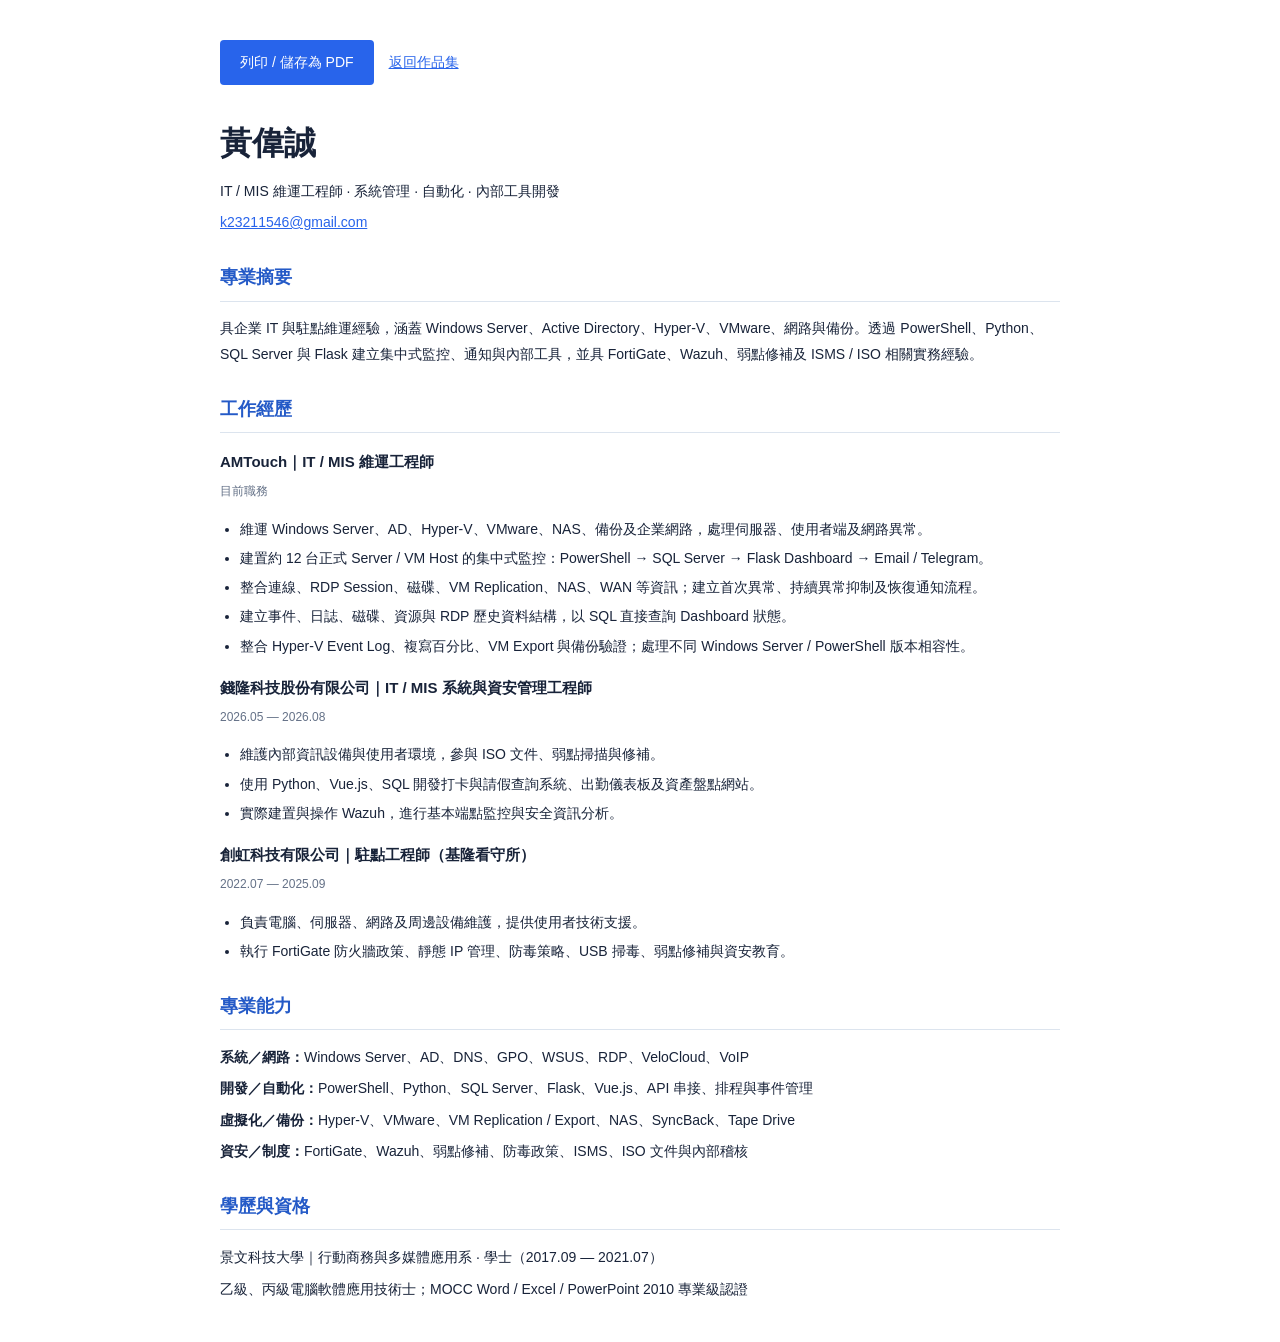
==== resume.html @ 7c58f710 "Publish redesigned IT portfolio and printable resume" ====
<!DOCTYPE html><html lang="zh-Hant"><head><meta charset="UTF-8"><meta name="viewport" content="width=device-width,initial-scale=1"><title>黃偉誠｜專業履歷</title><style>*{box-sizing:border-box}body{font:14px/1.8 'Segoe UI','Microsoft JhengHei',sans-serif;color:#182339;max-width:900px;margin:40px auto;padding:0 30px}h1{font-size:32px;margin:0}h2{font-size:18px;border-bottom:1px solid #dce4ee;padding-bottom:7px;margin-top:26px;color:#245ac7}h3{font-size:15px;margin-bottom:4px}p{margin:6px 0}ul{padding-left:20px}li{margin:4px 0}.toolbar{display:flex;gap:15px;margin-bottom:30px;align-items:center}button{background:#2864eb;border:0;color:white;border-radius:4px;padding:10px 20px;font:inherit;cursor:pointer}a{color:#2864eb}.muted{color:#647187;font-size:12px}.job{break-inside:avoid}@page{size:A4;margin:15mm}@media print{body{max-width:none;margin:0;padding:0;font-size:10pt;line-height:1.6}.toolbar{display:none}h2{margin-top:18px;font-size:13pt}h1{font-size:24pt}a{color:inherit;text-decoration:none}}</style></head><body><div class="toolbar"><button onclick="window.print()">列印 / 儲存為 PDF</button><a href="index.html">返回作品集</a></div><h1>黃偉誠</h1><p>IT / MIS 維運工程師 · 系統管理 · 自動化 · 內部工具開發</p><p><a href="mailto:k23211546@gmail.com">k23211546@gmail.com</a></p><h2>專業摘要</h2><p>具企業 IT 與駐點維運經驗，涵蓋 Windows Server、Active Directory、Hyper-V、VMware、網路與備份。透過 PowerShell、Python、SQL Server 與 Flask 建立集中式監控、通知與內部工具，並具 FortiGate、Wazuh、弱點修補及 ISMS / ISO 相關實務經驗。</p><h2>工作經歷</h2><article class="job"><h3>AMTouch｜IT / MIS 維運工程師</h3><p class="muted">目前職務</p><ul><li>維運 Windows Server、AD、Hyper-V、VMware、NAS、備份及企業網路，處理伺服器、使用者端及網路異常。</li><li>建置約 12 台正式 Server / VM Host 的集中式監控：PowerShell → SQL Server → Flask Dashboard → Email / Telegram。</li><li>整合連線、RDP Session、磁碟、VM Replication、NAS、WAN 等資訊；建立首次異常、持續異常抑制及恢復通知流程。</li><li>建立事件、日誌、磁碟、資源與 RDP 歷史資料結構，以 SQL 直接查詢 Dashboard 狀態。</li><li>整合 Hyper-V Event Log、複寫百分比、VM Export 與備份驗證；處理不同 Windows Server / PowerShell 版本相容性。</li></ul></article><article class="job"><h3>錢隆科技股份有限公司｜IT / MIS 系統與資安管理工程師</h3><p class="muted">2026.05 — 2026.08</p><ul><li>維護內部資訊設備與使用者環境，參與 ISO 文件、弱點掃描與修補。</li><li>使用 Python、Vue.js、SQL 開發打卡與請假查詢系統、出勤儀表板及資產盤點網站。</li><li>實際建置與操作 Wazuh，進行基本端點監控與安全資訊分析。</li></ul></article><article class="job"><h3>創虹科技有限公司｜駐點工程師（基隆看守所）</h3><p class="muted">2022.07 — 2025.09</p><ul><li>負責電腦、伺服器、網路及周邊設備維護，提供使用者技術支援。</li><li>執行 FortiGate 防火牆政策、靜態 IP 管理、防毒策略、USB 掃毒、弱點修補與資安教育。</li></ul></article><h2>專業能力</h2><p><strong>系統／網路：</strong>Windows Server、AD、DNS、GPO、WSUS、RDP、VeloCloud、VoIP</p><p><strong>開發／自動化：</strong>PowerShell、Python、SQL Server、Flask、Vue.js、API 串接、排程與事件管理</p><p><strong>虛擬化／備份：</strong>Hyper-V、VMware、VM Replication / Export、NAS、SyncBack、Tape Drive</p><p><strong>資安／制度：</strong>FortiGate、Wazuh、弱點修補、防毒政策、ISMS、ISO 文件與內部稽核</p><h2>學歷與資格</h2><p>景文科技大學｜行動商務與多媒體應用系 · 學士（2017.09 — 2021.07）</p><p>乙級、丙級電腦軟體應用技術士；MOCC Word / Excel / PowerPoint 2010 專業級認證</p></body></html>
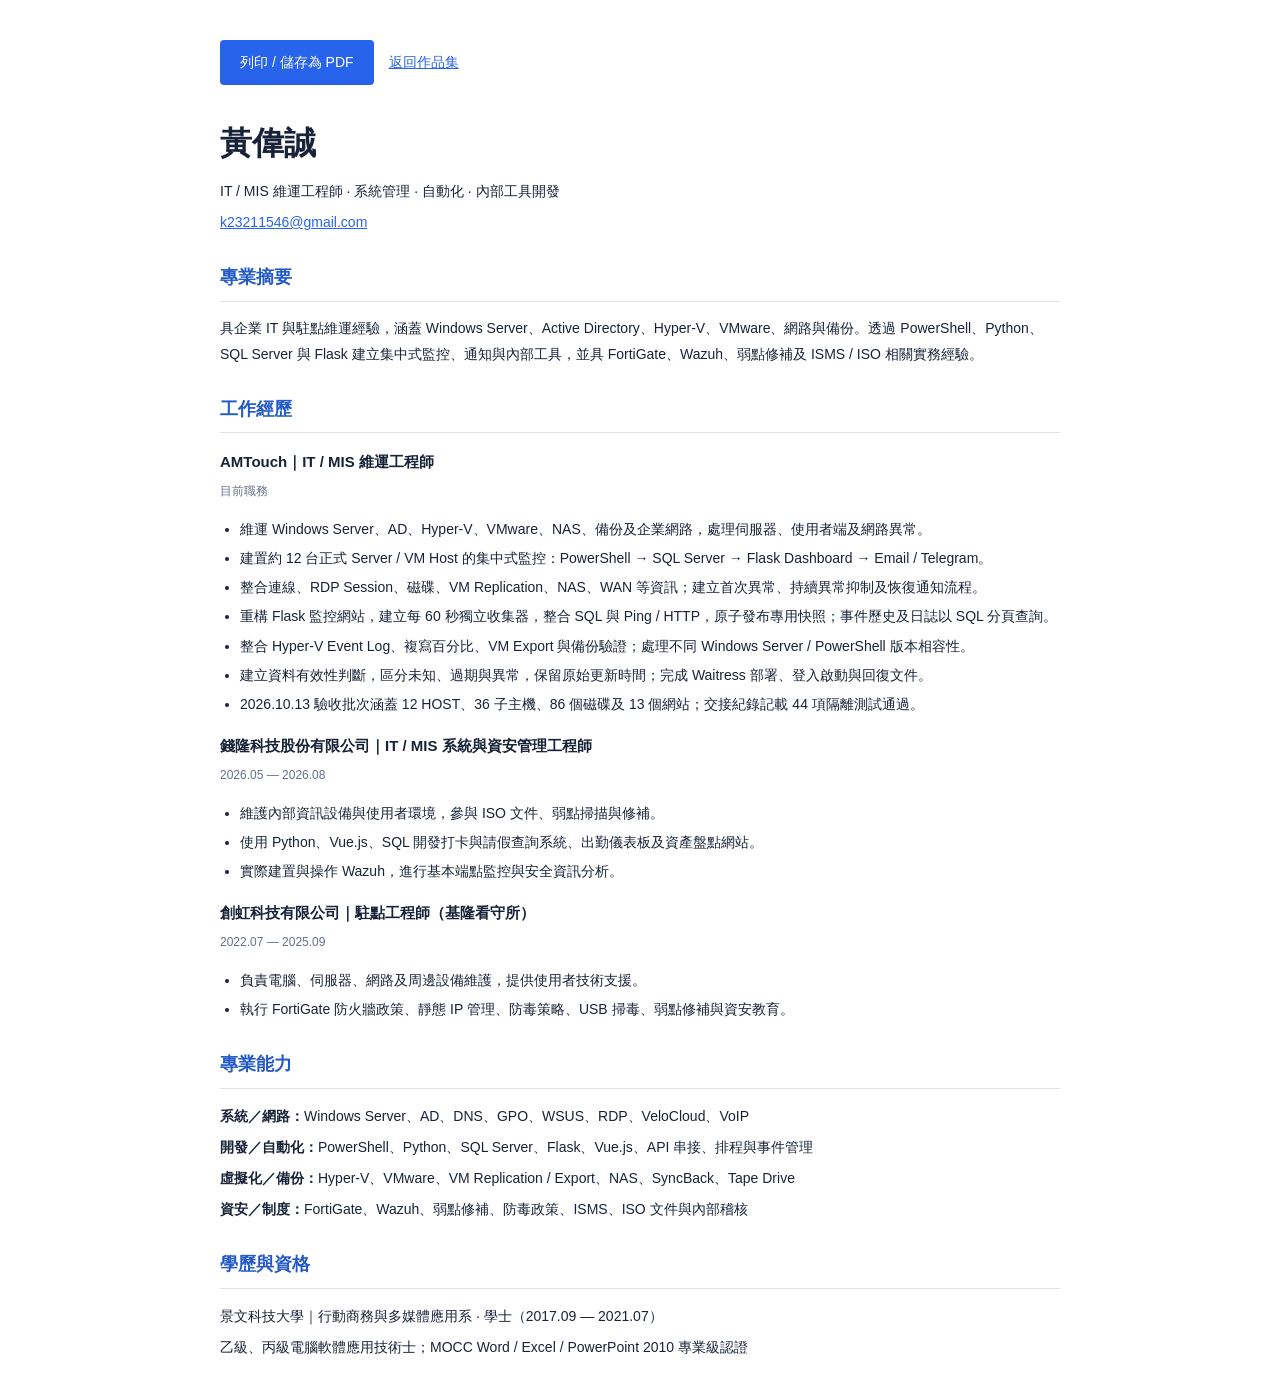
==== commit 4f8e5cdc: "Expand monitoring case study with verified architecture and acceptance scope" ====
--- a/resume.html
+++ b/resume.html
@@ -1 +1 @@
-<!DOCTYPE html><html lang="zh-Hant"><head><meta charset="UTF-8"><meta name="viewport" content="width=device-width,initial-scale=1"><title>黃偉誠｜專業履歷</title><style>*{box-sizing:border-box}body{font:14px/1.8 'Segoe UI','Microsoft JhengHei',sans-serif;color:#182339;max-width:900px;margin:40px auto;padding:0 30px}h1{font-size:32px;margin:0}h2{font-size:18px;border-bottom:1px solid #dce4ee;padding-bottom:7px;margin-top:26px;color:#245ac7}h3{font-size:15px;margin-bottom:4px}p{margin:6px 0}ul{padding-left:20px}li{margin:4px 0}.toolbar{display:flex;gap:15px;margin-bottom:30px;align-items:center}button{background:#2864eb;border:0;color:white;border-radius:4px;padding:10px 20px;font:inherit;cursor:pointer}a{color:#2864eb}.muted{color:#647187;font-size:12px}.job{break-inside:avoid}@page{size:A4;margin:15mm}@media print{body{max-width:none;margin:0;padding:0;font-size:10pt;line-height:1.6}.toolbar{display:none}h2{margin-top:18px;font-size:13pt}h1{font-size:24pt}a{color:inherit;text-decoration:none}}</style></head><body><div class="toolbar"><button onclick="window.print()">列印 / 儲存為 PDF</button><a href="index.html">返回作品集</a></div><h1>黃偉誠</h1><p>IT / MIS 維運工程師 · 系統管理 · 自動化 · 內部工具開發</p><p><a href="mailto:k23211546@gmail.com">k23211546@gmail.com</a></p><h2>專業摘要</h2><p>具企業 IT 與駐點維運經驗，涵蓋 Windows Server、Active Directory、Hyper-V、VMware、網路與備份。透過 PowerShell、Python、SQL Server 與 Flask 建立集中式監控、通知與內部工具，並具 FortiGate、Wazuh、弱點修補及 ISMS / ISO 相關實務經驗。</p><h2>工作經歷</h2><article class="job"><h3>AMTouch｜IT / MIS 維運工程師</h3><p class="muted">目前職務</p><ul><li>維運 Windows Server、AD、Hyper-V、VMware、NAS、備份及企業網路，處理伺服器、使用者端及網路異常。</li><li>建置約 12 台正式 Server / VM Host 的集中式監控：PowerShell → SQL Server → Flask Dashboard → Email / Telegram。</li><li>整合連線、RDP Session、磁碟、VM Replication、NAS、WAN 等資訊；建立首次異常、持續異常抑制及恢復通知流程。</li><li>建立事件、日誌、磁碟、資源與 RDP 歷史資料結構，以 SQL 直接查詢 Dashboard 狀態。</li><li>整合 Hyper-V Event Log、複寫百分比、VM Export 與備份驗證；處理不同 Windows Server / PowerShell 版本相容性。</li></ul></article><article class="job"><h3>錢隆科技股份有限公司｜IT / MIS 系統與資安管理工程師</h3><p class="muted">2026.05 — 2026.08</p><ul><li>維護內部資訊設備與使用者環境，參與 ISO 文件、弱點掃描與修補。</li><li>使用 Python、Vue.js、SQL 開發打卡與請假查詢系統、出勤儀表板及資產盤點網站。</li><li>實際建置與操作 Wazuh，進行基本端點監控與安全資訊分析。</li></ul></article><article class="job"><h3>創虹科技有限公司｜駐點工程師（基隆看守所）</h3><p class="muted">2022.07 — 2025.09</p><ul><li>負責電腦、伺服器、網路及周邊設備維護，提供使用者技術支援。</li><li>執行 FortiGate 防火牆政策、靜態 IP 管理、防毒策略、USB 掃毒、弱點修補與資安教育。</li></ul></article><h2>專業能力</h2><p><strong>系統／網路：</strong>Windows Server、AD、DNS、GPO、WSUS、RDP、VeloCloud、VoIP</p><p><strong>開發／自動化：</strong>PowerShell、Python、SQL Server、Flask、Vue.js、API 串接、排程與事件管理</p><p><strong>虛擬化／備份：</strong>Hyper-V、VMware、VM Replication / Export、NAS、SyncBack、Tape Drive</p><p><strong>資安／制度：</strong>FortiGate、Wazuh、弱點修補、防毒政策、ISMS、ISO 文件與內部稽核</p><h2>學歷與資格</h2><p>景文科技大學｜行動商務與多媒體應用系 · 學士（2017.09 — 2021.07）</p><p>乙級、丙級電腦軟體應用技術士；MOCC Word / Excel / PowerPoint 2010 專業級認證</p></body></html>
+<!DOCTYPE html><html lang="zh-Hant"><head><meta charset="UTF-8"><meta name="viewport" content="width=device-width,initial-scale=1"><title>黃偉誠｜專業履歷</title><style>*{box-sizing:border-box}body{font:14px/1.8 'Segoe UI','Microsoft JhengHei',sans-serif;color:#182339;max-width:900px;margin:40px auto;padding:0 30px}h1{font-size:32px;margin:0}h2{font-size:18px;border-bottom:1px solid #dce4ee;padding-bottom:7px;margin-top:26px;color:#245ac7}h3{font-size:15px;margin-bottom:4px}p{margin:6px 0}ul{padding-left:20px}li{margin:4px 0}.toolbar{display:flex;gap:15px;margin-bottom:30px;align-items:center}button{background:#2864eb;border:0;color:white;border-radius:4px;padding:10px 20px;font:inherit;cursor:pointer}a{color:#2864eb}.muted{color:#647187;font-size:12px}.job{break-inside:avoid}@page{size:A4;margin:15mm}@media print{body{max-width:none;margin:0;padding:0;font-size:10pt;line-height:1.6}.toolbar{display:none}h2{margin-top:18px;font-size:13pt}h1{font-size:24pt}a{color:inherit;text-decoration:none}}</style></head><body><div class="toolbar"><button onclick="window.print()">列印 / 儲存為 PDF</button><a href="index.html">返回作品集</a></div><h1>黃偉誠</h1><p>IT / MIS 維運工程師 · 系統管理 · 自動化 · 內部工具開發</p><p><a href="mailto:k23211546@gmail.com">k23211546@gmail.com</a></p><h2>專業摘要</h2><p>具企業 IT 與駐點維運經驗，涵蓋 Windows Server、Active Directory、Hyper-V、VMware、網路與備份。透過 PowerShell、Python、SQL Server 與 Flask 建立集中式監控、通知與內部工具，並具 FortiGate、Wazuh、弱點修補及 ISMS / ISO 相關實務經驗。</p><h2>工作經歷</h2><article class="job"><h3>AMTouch｜IT / MIS 維運工程師</h3><p class="muted">目前職務</p><ul><li>維運 Windows Server、AD、Hyper-V、VMware、NAS、備份及企業網路，處理伺服器、使用者端及網路異常。</li><li>建置約 12 台正式 Server / VM Host 的集中式監控：PowerShell → SQL Server → Flask Dashboard → Email / Telegram。</li><li>整合連線、RDP Session、磁碟、VM Replication、NAS、WAN 等資訊；建立首次異常、持續異常抑制及恢復通知流程。</li><li>重構 Flask 監控網站，建立每 60 秒獨立收集器，整合 SQL 與 Ping / HTTP，原子發布專用快照；事件歷史及日誌以 SQL 分頁查詢。</li><li>整合 Hyper-V Event Log、複寫百分比、VM Export 與備份驗證；處理不同 Windows Server / PowerShell 版本相容性。</li><li>建立資料有效性判斷，區分未知、過期與異常，保留原始更新時間；完成 Waitress 部署、登入啟動與回復文件。</li><li>2026.10.13 驗收批次涵蓋 12 HOST、36 子主機、86 個磁碟及 13 個網站；交接紀錄記載 44 項隔離測試通過。</li></ul></article><article class="job"><h3>錢隆科技股份有限公司｜IT / MIS 系統與資安管理工程師</h3><p class="muted">2026.05 — 2026.08</p><ul><li>維護內部資訊設備與使用者環境，參與 ISO 文件、弱點掃描與修補。</li><li>使用 Python、Vue.js、SQL 開發打卡與請假查詢系統、出勤儀表板及資產盤點網站。</li><li>實際建置與操作 Wazuh，進行基本端點監控與安全資訊分析。</li></ul></article><article class="job"><h3>創虹科技有限公司｜駐點工程師（基隆看守所）</h3><p class="muted">2022.07 — 2025.09</p><ul><li>負責電腦、伺服器、網路及周邊設備維護，提供使用者技術支援。</li><li>執行 FortiGate 防火牆政策、靜態 IP 管理、防毒策略、USB 掃毒、弱點修補與資安教育。</li></ul></article><h2>專業能力</h2><p><strong>系統／網路：</strong>Windows Server、AD、DNS、GPO、WSUS、RDP、VeloCloud、VoIP</p><p><strong>開發／自動化：</strong>PowerShell、Python、SQL Server、Flask、Vue.js、API 串接、排程與事件管理</p><p><strong>虛擬化／備份：</strong>Hyper-V、VMware、VM Replication / Export、NAS、SyncBack、Tape Drive</p><p><strong>資安／制度：</strong>FortiGate、Wazuh、弱點修補、防毒政策、ISMS、ISO 文件與內部稽核</p><h2>學歷與資格</h2><p>景文科技大學｜行動商務與多媒體應用系 · 學士（2017.09 — 2021.07）</p><p>乙級、丙級電腦軟體應用技術士；MOCC Word / Excel / PowerPoint 2010 專業級認證</p></body></html>
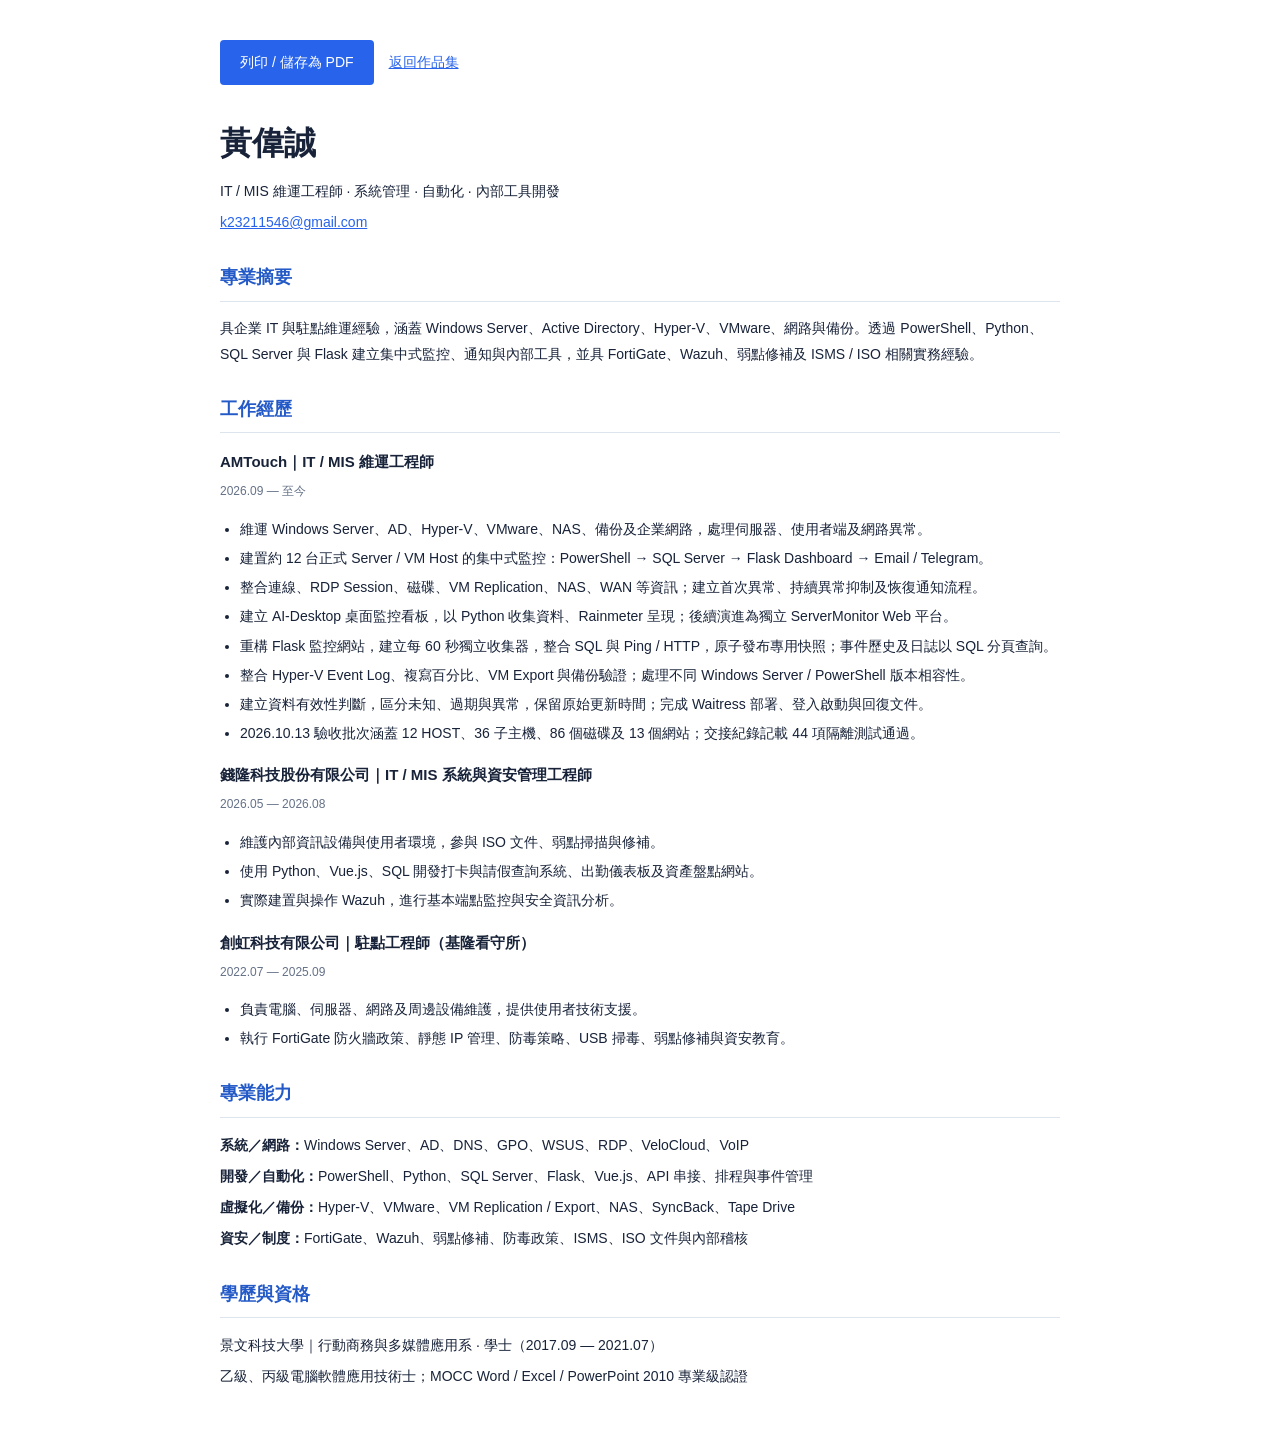
==== commit e2224ea9: "Document desktop-to-web evolution and update employment date" ====
--- a/resume.html
+++ b/resume.html
@@ -1 +1 @@
-<!DOCTYPE html><html lang="zh-Hant"><head><meta charset="UTF-8"><meta name="viewport" content="width=device-width,initial-scale=1"><title>黃偉誠｜專業履歷</title><style>*{box-sizing:border-box}body{font:14px/1.8 'Segoe UI','Microsoft JhengHei',sans-serif;color:#182339;max-width:900px;margin:40px auto;padding:0 30px}h1{font-size:32px;margin:0}h2{font-size:18px;border-bottom:1px solid #dce4ee;padding-bottom:7px;margin-top:26px;color:#245ac7}h3{font-size:15px;margin-bottom:4px}p{margin:6px 0}ul{padding-left:20px}li{margin:4px 0}.toolbar{display:flex;gap:15px;margin-bottom:30px;align-items:center}button{background:#2864eb;border:0;color:white;border-radius:4px;padding:10px 20px;font:inherit;cursor:pointer}a{color:#2864eb}.muted{color:#647187;font-size:12px}.job{break-inside:avoid}@page{size:A4;margin:15mm}@media print{body{max-width:none;margin:0;padding:0;font-size:10pt;line-height:1.6}.toolbar{display:none}h2{margin-top:18px;font-size:13pt}h1{font-size:24pt}a{color:inherit;text-decoration:none}}</style></head><body><div class="toolbar"><button onclick="window.print()">列印 / 儲存為 PDF</button><a href="index.html">返回作品集</a></div><h1>黃偉誠</h1><p>IT / MIS 維運工程師 · 系統管理 · 自動化 · 內部工具開發</p><p><a href="mailto:k23211546@gmail.com">k23211546@gmail.com</a></p><h2>專業摘要</h2><p>具企業 IT 與駐點維運經驗，涵蓋 Windows Server、Active Directory、Hyper-V、VMware、網路與備份。透過 PowerShell、Python、SQL Server 與 Flask 建立集中式監控、通知與內部工具，並具 FortiGate、Wazuh、弱點修補及 ISMS / ISO 相關實務經驗。</p><h2>工作經歷</h2><article class="job"><h3>AMTouch｜IT / MIS 維運工程師</h3><p class="muted">目前職務</p><ul><li>維運 Windows Server、AD、Hyper-V、VMware、NAS、備份及企業網路，處理伺服器、使用者端及網路異常。</li><li>建置約 12 台正式 Server / VM Host 的集中式監控：PowerShell → SQL Server → Flask Dashboard → Email / Telegram。</li><li>整合連線、RDP Session、磁碟、VM Replication、NAS、WAN 等資訊；建立首次異常、持續異常抑制及恢復通知流程。</li><li>重構 Flask 監控網站，建立每 60 秒獨立收集器，整合 SQL 與 Ping / HTTP，原子發布專用快照；事件歷史及日誌以 SQL 分頁查詢。</li><li>整合 Hyper-V Event Log、複寫百分比、VM Export 與備份驗證；處理不同 Windows Server / PowerShell 版本相容性。</li><li>建立資料有效性判斷，區分未知、過期與異常，保留原始更新時間；完成 Waitress 部署、登入啟動與回復文件。</li><li>2026.10.13 驗收批次涵蓋 12 HOST、36 子主機、86 個磁碟及 13 個網站；交接紀錄記載 44 項隔離測試通過。</li></ul></article><article class="job"><h3>錢隆科技股份有限公司｜IT / MIS 系統與資安管理工程師</h3><p class="muted">2026.05 — 2026.08</p><ul><li>維護內部資訊設備與使用者環境，參與 ISO 文件、弱點掃描與修補。</li><li>使用 Python、Vue.js、SQL 開發打卡與請假查詢系統、出勤儀表板及資產盤點網站。</li><li>實際建置與操作 Wazuh，進行基本端點監控與安全資訊分析。</li></ul></article><article class="job"><h3>創虹科技有限公司｜駐點工程師（基隆看守所）</h3><p class="muted">2022.07 — 2025.09</p><ul><li>負責電腦、伺服器、網路及周邊設備維護，提供使用者技術支援。</li><li>執行 FortiGate 防火牆政策、靜態 IP 管理、防毒策略、USB 掃毒、弱點修補與資安教育。</li></ul></article><h2>專業能力</h2><p><strong>系統／網路：</strong>Windows Server、AD、DNS、GPO、WSUS、RDP、VeloCloud、VoIP</p><p><strong>開發／自動化：</strong>PowerShell、Python、SQL Server、Flask、Vue.js、API 串接、排程與事件管理</p><p><strong>虛擬化／備份：</strong>Hyper-V、VMware、VM Replication / Export、NAS、SyncBack、Tape Drive</p><p><strong>資安／制度：</strong>FortiGate、Wazuh、弱點修補、防毒政策、ISMS、ISO 文件與內部稽核</p><h2>學歷與資格</h2><p>景文科技大學｜行動商務與多媒體應用系 · 學士（2017.09 — 2021.07）</p><p>乙級、丙級電腦軟體應用技術士；MOCC Word / Excel / PowerPoint 2010 專業級認證</p></body></html>
+<!DOCTYPE html><html lang="zh-Hant"><head><meta charset="UTF-8"><meta name="viewport" content="width=device-width,initial-scale=1"><title>黃偉誠｜專業履歷</title><style>*{box-sizing:border-box}body{font:14px/1.8 'Segoe UI','Microsoft JhengHei',sans-serif;color:#182339;max-width:900px;margin:40px auto;padding:0 30px}h1{font-size:32px;margin:0}h2{font-size:18px;border-bottom:1px solid #dce4ee;padding-bottom:7px;margin-top:26px;color:#245ac7}h3{font-size:15px;margin-bottom:4px}p{margin:6px 0}ul{padding-left:20px}li{margin:4px 0}.toolbar{display:flex;gap:15px;margin-bottom:30px;align-items:center}button{background:#2864eb;border:0;color:white;border-radius:4px;padding:10px 20px;font:inherit;cursor:pointer}a{color:#2864eb}.muted{color:#647187;font-size:12px}.job{break-inside:avoid}@page{size:A4;margin:15mm}@media print{body{max-width:none;margin:0;padding:0;font-size:10pt;line-height:1.6}.toolbar{display:none}h2{margin-top:18px;font-size:13pt}h1{font-size:24pt}a{color:inherit;text-decoration:none}}</style></head><body><div class="toolbar"><button onclick="window.print()">列印 / 儲存為 PDF</button><a href="index.html">返回作品集</a></div><h1>黃偉誠</h1><p>IT / MIS 維運工程師 · 系統管理 · 自動化 · 內部工具開發</p><p><a href="mailto:k23211546@gmail.com">k23211546@gmail.com</a></p><h2>專業摘要</h2><p>具企業 IT 與駐點維運經驗，涵蓋 Windows Server、Active Directory、Hyper-V、VMware、網路與備份。透過 PowerShell、Python、SQL Server 與 Flask 建立集中式監控、通知與內部工具，並具 FortiGate、Wazuh、弱點修補及 ISMS / ISO 相關實務經驗。</p><h2>工作經歷</h2><article class="job"><h3>AMTouch｜IT / MIS 維運工程師</h3><p class="muted">2026.09 — 至今</p><ul><li>維運 Windows Server、AD、Hyper-V、VMware、NAS、備份及企業網路，處理伺服器、使用者端及網路異常。</li><li>建置約 12 台正式 Server / VM Host 的集中式監控：PowerShell → SQL Server → Flask Dashboard → Email / Telegram。</li><li>整合連線、RDP Session、磁碟、VM Replication、NAS、WAN 等資訊；建立首次異常、持續異常抑制及恢復通知流程。</li><li>建立 AI-Desktop 桌面監控看板，以 Python 收集資料、Rainmeter 呈現；後續演進為獨立 ServerMonitor Web 平台。</li><li>重構 Flask 監控網站，建立每 60 秒獨立收集器，整合 SQL 與 Ping / HTTP，原子發布專用快照；事件歷史及日誌以 SQL 分頁查詢。</li><li>整合 Hyper-V Event Log、複寫百分比、VM Export 與備份驗證；處理不同 Windows Server / PowerShell 版本相容性。</li><li>建立資料有效性判斷，區分未知、過期與異常，保留原始更新時間；完成 Waitress 部署、登入啟動與回復文件。</li><li>2026.10.13 驗收批次涵蓋 12 HOST、36 子主機、86 個磁碟及 13 個網站；交接紀錄記載 44 項隔離測試通過。</li></ul></article><article class="job"><h3>錢隆科技股份有限公司｜IT / MIS 系統與資安管理工程師</h3><p class="muted">2026.05 — 2026.08</p><ul><li>維護內部資訊設備與使用者環境，參與 ISO 文件、弱點掃描與修補。</li><li>使用 Python、Vue.js、SQL 開發打卡與請假查詢系統、出勤儀表板及資產盤點網站。</li><li>實際建置與操作 Wazuh，進行基本端點監控與安全資訊分析。</li></ul></article><article class="job"><h3>創虹科技有限公司｜駐點工程師（基隆看守所）</h3><p class="muted">2022.07 — 2025.09</p><ul><li>負責電腦、伺服器、網路及周邊設備維護，提供使用者技術支援。</li><li>執行 FortiGate 防火牆政策、靜態 IP 管理、防毒策略、USB 掃毒、弱點修補與資安教育。</li></ul></article><h2>專業能力</h2><p><strong>系統／網路：</strong>Windows Server、AD、DNS、GPO、WSUS、RDP、VeloCloud、VoIP</p><p><strong>開發／自動化：</strong>PowerShell、Python、SQL Server、Flask、Vue.js、API 串接、排程與事件管理</p><p><strong>虛擬化／備份：</strong>Hyper-V、VMware、VM Replication / Export、NAS、SyncBack、Tape Drive</p><p><strong>資安／制度：</strong>FortiGate、Wazuh、弱點修補、防毒政策、ISMS、ISO 文件與內部稽核</p><h2>學歷與資格</h2><p>景文科技大學｜行動商務與多媒體應用系 · 學士（2017.09 — 2021.07）</p><p>乙級、丙級電腦軟體應用技術士；MOCC Word / Excel / PowerPoint 2010 專業級認證</p></body></html>
